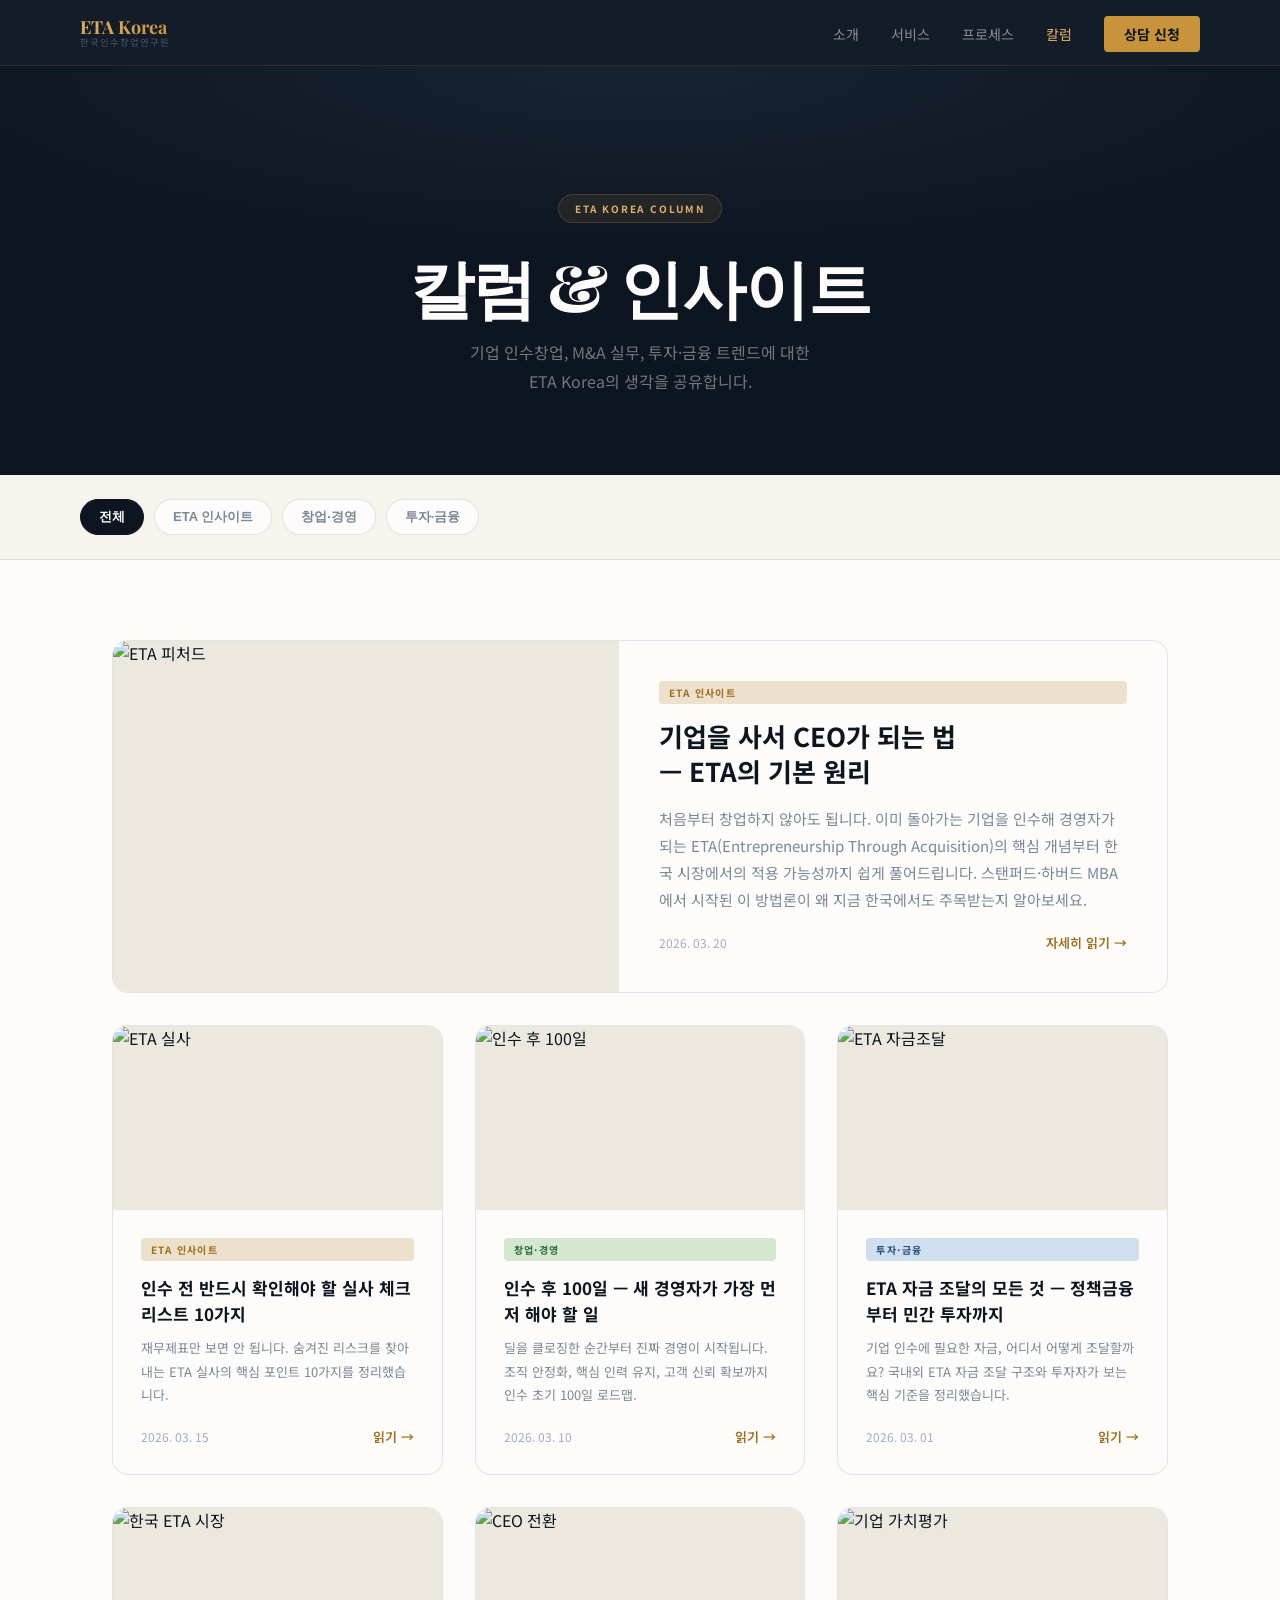
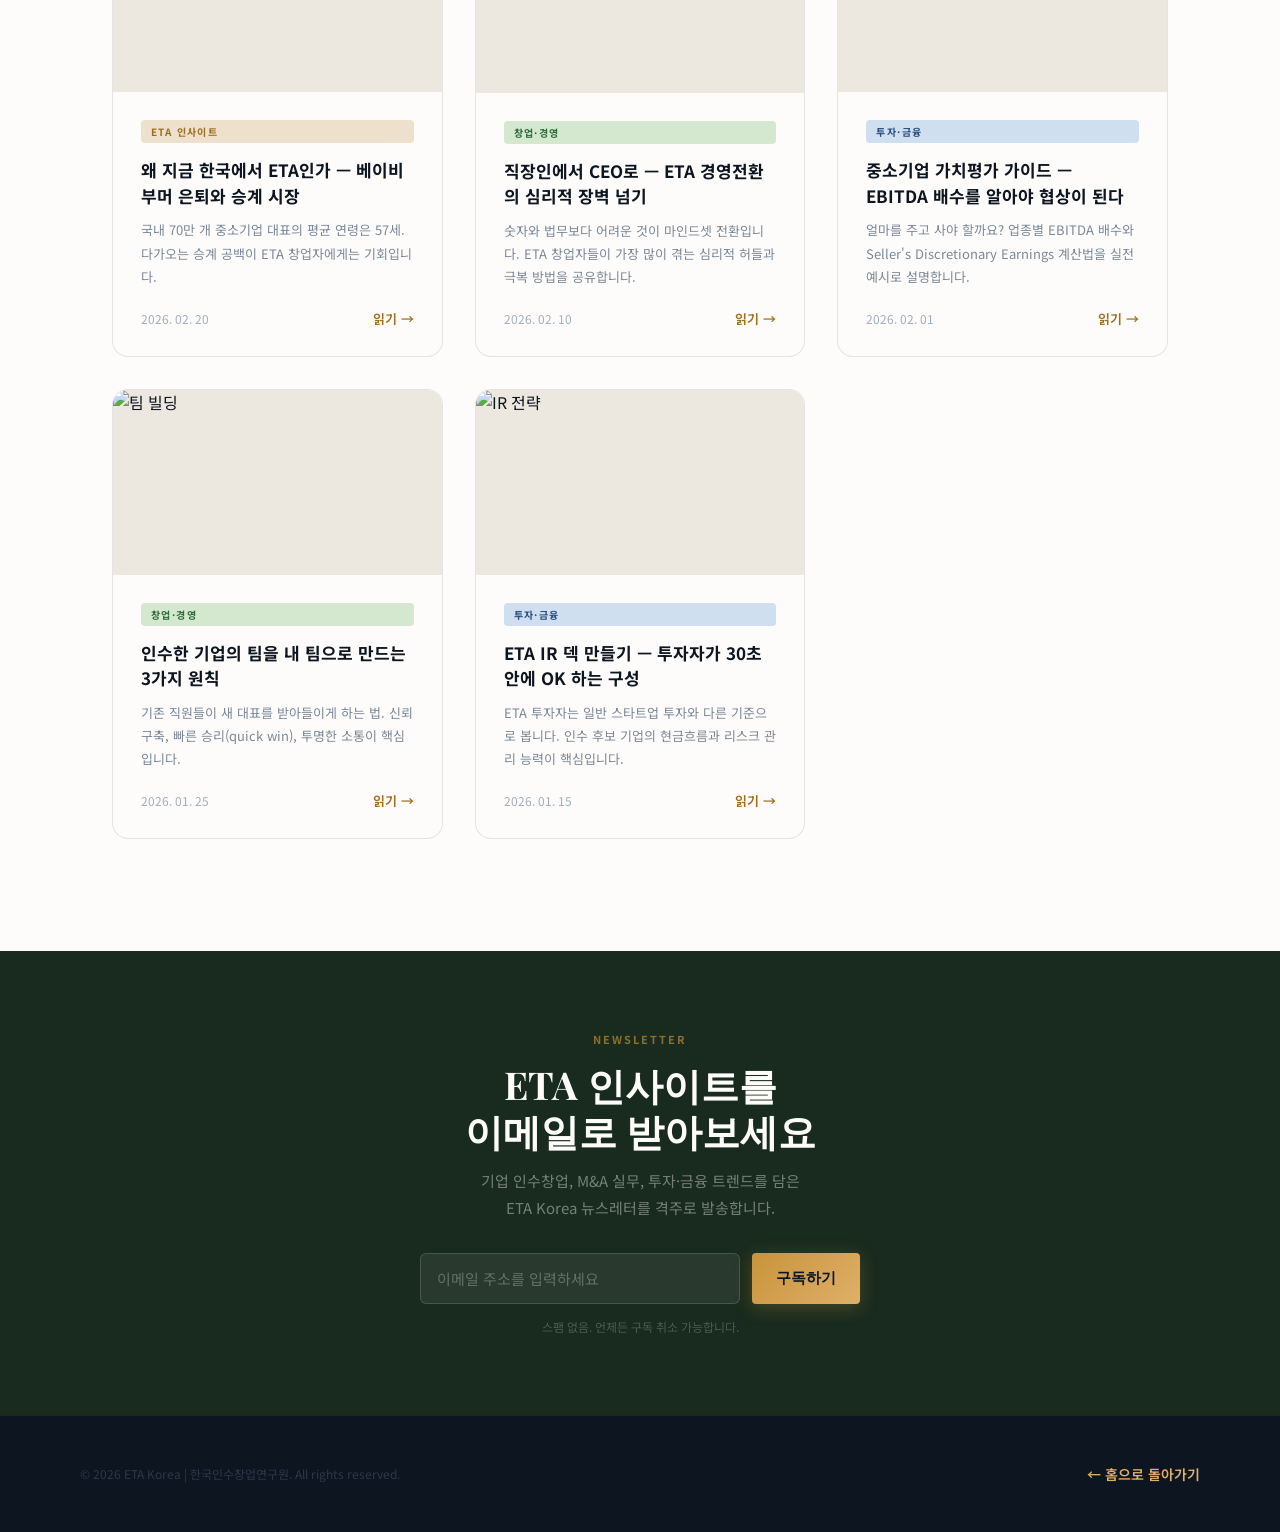
==== columns.html @ 8d8b918f "Initial commit: ETA Korea landing page Static site for 한국인수창업연구원 — includes homepage, columns archiv" ====
<!DOCTYPE html>
<html lang="ko" class="scroll-smooth">
<head>
  <meta charset="UTF-8" />
  <meta name="viewport" content="width=device-width, initial-scale=1.0" />
  <meta name="description" content="ETA Korea 칼럼 — 기업 인수창업, M&A 실무, 투자·금융 인사이트" />
  <title>칼럼 | ETA Korea</title>
  <link href="https://fonts.googleapis.com/css2?family=Playfair+Display:ital,wght@0,700;0,900;1,700&family=Noto+Sans+KR:wght@300;400;500;700&display=swap" rel="stylesheet">
  <style>
    *, *::before, *::after { box-sizing: border-box; margin: 0; padding: 0; }

    :root {
      --ink:    #0D1521;
      --ink-2:  #1E2D3D;
      --cream:  #F7F3ED;
      --cream-2:#EDE8DF;
      --forest: #192B1E;
      --gold:   #C8933A;
      --gold-l: #DFB06A;
      --gold-d: #9E6E1E;
      --sand:   #EDD9B0;
      --white:  #FDFCFA;
      --border-light: rgba(13,21,33,0.1);
    }

    body {
      font-family: 'Noto Sans KR', Apple SD Gothic Neo, sans-serif;
      background: var(--white);
      color: var(--ink);
      -webkit-font-smoothing: antialiased;
    }

    ::-webkit-scrollbar { width: 4px; }
    ::-webkit-scrollbar-track { background: var(--ink); }
    ::-webkit-scrollbar-thumb { background: var(--gold); border-radius: 4px; }

    .display { font-family: 'Playfair Display', Georgia, serif; font-weight: 900; line-height: 1.1; letter-spacing: -0.02em; }
    .heading { font-family: 'Playfair Display', Georgia, serif; font-weight: 700; line-height: 1.2; }
    .label { font-size: 0.6875rem; font-weight: 700; letter-spacing: 0.18em; text-transform: uppercase; }
    .container { max-width: 1120px; margin: 0 auto; padding: 0 2rem; }

    /* ── Navbar ── */
    .nav {
      position: sticky; top: 0; z-index: 100;
      background: rgba(13,21,33,0.97);
      backdrop-filter: blur(18px);
      padding: 1.125rem 2rem;
      border-bottom: 1px solid rgba(200,147,58,0.14);
    }
    .nav-inner { max-width: 1120px; margin: 0 auto; display: flex; align-items: center; justify-content: space-between; }
    .nav-logo { text-decoration: none; line-height: 1; }
    .nav-logo-en {
      font-family: 'Playfair Display', serif; font-weight: 700; font-size: 1.125rem;
      background: linear-gradient(135deg, var(--gold-l), var(--gold));
      -webkit-background-clip: text; -webkit-text-fill-color: transparent; background-clip: text;
    }
    .nav-logo-ko { font-size: 0.5875rem; color: #4A5568; letter-spacing: 0.1em; margin-top: 2px; }
    .nav-links { display: flex; align-items: center; gap: 2rem; list-style: none; }
    .nav-links a { font-size: 0.875rem; color: rgba(255,255,255,0.5); text-decoration: none; transition: color 0.2s; }
    .nav-links a:hover, .nav-links a.active { color: var(--gold-l); }
    .nav-cta {
      background: var(--gold); color: var(--ink) !important;
      font-weight: 700; padding: 0.5rem 1.25rem; border-radius: 4px;
      transition: background 0.2s !important;
    }
    .nav-cta:hover { background: var(--gold-l) !important; }

    /* Mobile nav */
    .nav-hamburger { display: none; background: none; border: none; color: rgba(255,255,255,0.6); cursor: pointer; padding: 0.25rem; }
    #mobileMenu {
      display: none; flex-direction: column;
      background: rgba(13,21,33,0.98);
      border-top: 1px solid rgba(200,147,58,0.1);
      padding: 1rem 2rem 1.5rem;
    }
    #mobileMenu.open { display: flex; }
    #mobileMenu a { display: block; padding: 0.875rem 0; color: rgba(255,255,255,0.6); text-decoration: none; border-bottom: 1px solid rgba(255,255,255,0.05); font-size: 0.9375rem; }
    #mobileMenu a:last-child { border-bottom: none; color: var(--gold); font-weight: 600; }

    /* ── Page Hero ── */
    .page-hero {
      background:
        radial-gradient(ellipse 90% 70% at 50% 0%, rgba(30,45,61,0.6) 0%, transparent 70%),
        var(--ink);
      padding: 8rem 2rem 5rem;
      text-align: center;
    }
    .page-hero-tag {
      display: inline-flex; align-items: center; gap: 0.5rem;
      background: rgba(200,147,58,0.1);
      border: 1px solid rgba(200,147,58,0.22);
      border-radius: 999px; padding: 0.375rem 1rem;
      margin-bottom: 1.75rem;
    }
    .page-hero-title { font-size: clamp(2.5rem, 5vw, 4rem); color: #FDFCFA; margin-bottom: 1rem; }
    .page-hero-sub { font-size: 1rem; color: rgba(255,255,255,0.42); max-width: 460px; margin: 0 auto; line-height: 1.8; }

    /* ── Filter tabs ── */
    .filter-bar {
      background: var(--cream);
      padding: 1.5rem 2rem;
      border-bottom: 1px solid var(--border-light);
      position: sticky; top: 64px; z-index: 50;
    }
    .filter-inner { max-width: 1120px; margin: 0 auto; display: flex; align-items: center; gap: 0.625rem; flex-wrap: wrap; }
    .filter-btn {
      padding: 0.5rem 1.125rem; border-radius: 999px;
      font-size: 0.8125rem; font-weight: 600;
      border: 1.5px solid var(--border-light);
      background: var(--white); color: #7A8899;
      cursor: pointer; transition: all 0.2s;
    }
    .filter-btn:hover, .filter-btn.active {
      background: var(--ink); color: #FDFCFA; border-color: var(--ink);
    }
    .filter-btn.active-eta { background: var(--sand); color: var(--gold-d); border-color: var(--sand); }
    .filter-btn.active-biz { background: #D4E8D0; color: #2D6B3A; border-color: #D4E8D0; }
    .filter-btn.active-fin { background: #D0DFF0; color: #2B5080; border-color: #D0DFF0; }

    /* ── Articles ── */
    .articles-section { background: var(--white); padding: 5rem 2rem 7rem; }
    .articles-grid { display: grid; grid-template-columns: repeat(3, 1fr); gap: 2rem; }

    .article-card {
      background: var(--white);
      border: 1px solid var(--border-light);
      border-radius: 16px; overflow: hidden;
      display: flex; flex-direction: column;
      transition: transform 0.3s ease, box-shadow 0.3s ease;
      text-decoration: none; color: inherit;
    }
    .article-card.hidden { display: none; }
    .article-card:hover { transform: translateY(-5px); box-shadow: 0 16px 48px rgba(13,21,33,0.09); }
    .article-card.featured {
      grid-column: 1 / -1;
      flex-direction: row;
    }
    .article-thumb {
      aspect-ratio: 16/9; overflow: hidden;
      background: var(--cream-2); flex-shrink: 0;
    }
    .article-card.featured .article-thumb { width: 48%; aspect-ratio: unset; }
    .article-thumb img { width: 100%; height: 100%; object-fit: cover; transition: transform 0.4s ease; }
    .article-card:hover .article-thumb img { transform: scale(1.04); }
    .article-body { padding: 1.75rem; flex: 1; display: flex; flex-direction: column; }
    .article-card.featured .article-body { padding: 2.5rem; }

    .a-tag {
      display: inline-block;
      font-size: 0.625rem; font-weight: 700; letter-spacing: 0.14em; text-transform: uppercase;
      padding: 0.25rem 0.625rem; border-radius: 4px; margin-bottom: 0.875rem;
    }
    .a-tag-eta { background: #EDE0CC; color: var(--gold-d); }
    .a-tag-biz { background: #D4E8D0; color: #2D6B3A; }
    .a-tag-fin { background: #D0DFF0; color: #2B5080; }

    .a-title { font-weight: 700; font-size: 1.0625rem; color: var(--ink); line-height: 1.5; margin-bottom: 0.625rem; }
    .article-card.featured .a-title { font-size: 1.5rem; margin-bottom: 0.875rem; }
    .a-excerpt { font-size: 0.8125rem; color: #7A8899; line-height: 1.8; flex: 1; margin-bottom: 1.25rem; }
    .a-meta { font-size: 0.75rem; color: #A0AEC0; display: flex; align-items: center; justify-content: space-between; }
    .a-readmore { font-size: 0.8125rem; font-weight: 600; color: var(--gold-d); text-decoration: none; }
    .a-readmore:hover { color: var(--gold); }

    /* ── Newsletter ── */
    .nl-section { background: var(--forest); padding: 5rem 2rem; }
    .nl-inner { max-width: 600px; margin: 0 auto; text-align: center; }
    .nl-title { font-size: clamp(1.75rem,3vw,2.5rem); color: #FDFCFA; margin-bottom: 0.875rem; }
    .nl-sub { font-size: 0.9375rem; color: rgba(255,255,255,0.4); line-height: 1.8; margin-bottom: 2rem; }
    .nl-form { display: flex; gap: 0.75rem; max-width: 440px; margin: 0 auto 0.875rem; }
    .nl-input {
      flex: 1; background: rgba(255,255,255,0.07); border: 1.5px solid rgba(255,255,255,0.14);
      border-radius: 6px; padding: 0.875rem 1rem;
      color: #FDFCFA; font-family: 'Noto Sans KR', sans-serif; font-size: 0.9375rem;
      transition: border-color 0.2s;
    }
    .nl-input::placeholder { color: rgba(255,255,255,0.28); }
    .nl-input:focus { outline: none; border-color: var(--gold); }
    .nl-notice { font-size: 0.75rem; color: rgba(255,255,255,0.22); }
    .nl-success { display: none; color: var(--gold-l); font-weight: 600; font-size: 1rem; margin-top: 0.75rem; }

    /* Buttons */
    .btn {
      display: inline-flex; align-items: center; gap: 0.5rem;
      font-weight: 700; font-size: 0.9375rem;
      padding: 0.9375rem 2rem; border-radius: 4px;
      border: none; cursor: pointer; text-decoration: none;
      transition: transform 0.2s ease, box-shadow 0.2s ease, filter 0.2s ease;
    }
    .btn:active { transform: scale(0.97) !important; }
    .btn-gold {
      background: linear-gradient(135deg, var(--gold), var(--gold-l));
      color: var(--ink);
      box-shadow: 0 4px 18px rgba(200,147,58,0.28);
    }
    .btn-gold:hover { transform: translateY(-2px); box-shadow: 0 8px 28px rgba(200,147,58,0.42); filter: brightness(1.05); }

    /* Footer */
    .footer { background: var(--ink); border-top: 1px solid rgba(200,147,58,0.1); padding: 3rem 2rem; }
    .footer-bottom { max-width: 1120px; margin: 0 auto; display: flex; flex-wrap: wrap; justify-content: space-between; align-items: center; gap: 0.5rem; }
    .footer-bottom p { font-size: 0.75rem; color: #2D3748; }
    .footer-bottom a { font-size: 0.875rem; color: var(--gold-l); text-decoration: none; font-weight: 600; }
    .footer-bottom a:hover { color: var(--gold); }

    /* Section label */
    .section-label {
      display: inline-block;
      background: var(--sand); color: var(--gold-d);
      border-radius: 4px; padding: 0.25rem 0.75rem;
    }

    @media (max-width: 900px) {
      .articles-grid { grid-template-columns: 1fr 1fr; }
      .article-card.featured { flex-direction: column; }
      .article-card.featured .article-thumb { width: 100%; aspect-ratio: 16/9; }
    }
    @media (max-width: 768px) {
      .articles-grid { grid-template-columns: 1fr; }
      .nav-links { display: none; }
      .nav-hamburger { display: block; }
      .nl-form { flex-direction: column; }
    }
  </style>
</head>
<body>

  <!-- ── Navbar ── -->
  <nav class="nav">
    <div class="nav-inner">
      <a href="index.html" class="nav-logo">
        <div class="nav-logo-en">ETA Korea</div>
        <div class="nav-logo-ko">한국인수창업연구원</div>
      </a>
      <ul class="nav-links">
        <li><a href="index.html#about">소개</a></li>
        <li><a href="index.html#services">서비스</a></li>
        <li><a href="index.html#process">프로세스</a></li>
        <li><a href="columns.html" class="active">칼럼</a></li>
        <li><a href="index.html#contact" class="nav-cta">상담 신청</a></li>
      </ul>
      <button class="nav-hamburger" id="menuBtn" aria-label="메뉴">
        <svg id="ico-open"  width="24" height="24" fill="none" stroke="currentColor" stroke-width="2" viewBox="0 0 24 24"><path stroke-linecap="round" stroke-linejoin="round" d="M4 6h16M4 12h16M4 18h16"/></svg>
        <svg id="ico-close" width="24" height="24" fill="none" stroke="currentColor" stroke-width="2" viewBox="0 0 24 24" style="display:none;"><path stroke-linecap="round" stroke-linejoin="round" d="M6 18L18 6M6 6l12 12"/></svg>
      </button>
    </div>
    <div id="mobileMenu">
      <a href="index.html#about"    onclick="closeMenu()">소개</a>
      <a href="index.html#services" onclick="closeMenu()">서비스</a>
      <a href="index.html#process"  onclick="closeMenu()">프로세스</a>
      <a href="columns.html"        onclick="closeMenu()">칼럼</a>
      <a href="index.html#contact"  onclick="closeMenu()">상담 신청 →</a>
    </div>
  </nav>

  <!-- ── Page Hero ── -->
  <section class="page-hero">
    <div class="container">
      <div class="page-hero-tag">
        <span class="label" style="color:var(--gold-l); font-size:0.625rem;">ETA Korea Column</span>
      </div>
      <h1 class="display page-hero-title">칼럼 & 인사이트</h1>
      <p class="page-hero-sub">기업 인수창업, M&A 실무, 투자·금융 트렌드에 대한<br>ETA Korea의 생각을 공유합니다.</p>
    </div>
  </section>

  <!-- ── Filter ── -->
  <div class="filter-bar">
    <div class="filter-inner">
      <button class="filter-btn active" data-filter="all" onclick="filterColumns(this,'all')">전체</button>
      <button class="filter-btn" data-filter="eta" onclick="filterColumns(this,'eta')">ETA 인사이트</button>
      <button class="filter-btn" data-filter="biz" onclick="filterColumns(this,'biz')">창업·경영</button>
      <button class="filter-btn" data-filter="fin" onclick="filterColumns(this,'fin')">투자·금융</button>
    </div>
  </div>

  <!-- ── Articles ── -->
  <section class="articles-section">
    <div class="container">
      <div class="articles-grid" id="articlesGrid">

        <!-- Featured -->
        <a href="#eta-01" id="eta-01" class="article-card featured" data-cat="eta">
          <div class="article-thumb">
            <img src="https://placehold.co/900x600/1A2E1A/EDD9B0?text=ETA+Featured" alt="ETA 피처드">
          </div>
          <div class="article-body">
            <span class="a-tag a-tag-eta">ETA 인사이트</span>
            <div class="a-title" style="font-size:1.625rem; line-height:1.35; margin-bottom:1rem;">기업을 사서 CEO가 되는 법<br>— ETA의 기본 원리</div>
            <div class="a-excerpt" style="font-size:0.9375rem;">처음부터 창업하지 않아도 됩니다. 이미 돌아가는 기업을 인수해 경영자가 되는 ETA(Entrepreneurship Through Acquisition)의 핵심 개념부터 한국 시장에서의 적용 가능성까지 쉽게 풀어드립니다. 스탠퍼드·하버드 MBA에서 시작된 이 방법론이 왜 지금 한국에서도 주목받는지 알아보세요.</div>
            <div class="a-meta">
              <span>2026. 03. 20</span>
              <span class="a-readmore">자세히 읽기 →</span>
            </div>
          </div>
        </a>

        <!-- ETA 02 -->
        <a href="#eta-02" id="eta-02" class="article-card" data-cat="eta">
          <div class="article-thumb">
            <img src="https://placehold.co/800x450/192B1E/EDD9B0?text=ETA+Due+Diligence" alt="ETA 실사">
          </div>
          <div class="article-body">
            <span class="a-tag a-tag-eta">ETA 인사이트</span>
            <div class="a-title">인수 전 반드시 확인해야 할 실사 체크리스트 10가지</div>
            <div class="a-excerpt">재무제표만 보면 안 됩니다. 숨겨진 리스크를 찾아내는 ETA 실사의 핵심 포인트 10가지를 정리했습니다.</div>
            <div class="a-meta">
              <span>2026. 03. 15</span>
              <span class="a-readmore">읽기 →</span>
            </div>
          </div>
        </a>

        <!-- BIZ 01 -->
        <a href="#biz-01" id="biz-01" class="article-card" data-cat="biz">
          <div class="article-thumb">
            <img src="https://placehold.co/800x450/0D1521/D4E8D0?text=Management+100days" alt="인수 후 100일">
          </div>
          <div class="article-body">
            <span class="a-tag a-tag-biz">창업·경영</span>
            <div class="a-title">인수 후 100일 — 새 경영자가 가장 먼저 해야 할 일</div>
            <div class="a-excerpt">딜을 클로징한 순간부터 진짜 경영이 시작됩니다. 조직 안정화, 핵심 인력 유지, 고객 신뢰 확보까지 인수 초기 100일 로드맵.</div>
            <div class="a-meta">
              <span>2026. 03. 10</span>
              <span class="a-readmore">읽기 →</span>
            </div>
          </div>
        </a>

        <!-- FIN 01 -->
        <a href="#fin-01" id="fin-01" class="article-card" data-cat="fin">
          <div class="article-thumb">
            <img src="https://placehold.co/800x450/0D1521/D0DFF0?text=Finance+ETA" alt="ETA 자금조달">
          </div>
          <div class="article-body">
            <span class="a-tag a-tag-fin">투자·금융</span>
            <div class="a-title">ETA 자금 조달의 모든 것 — 정책금융부터 민간 투자까지</div>
            <div class="a-excerpt">기업 인수에 필요한 자금, 어디서 어떻게 조달할까요? 국내외 ETA 자금 조달 구조와 투자자가 보는 핵심 기준을 정리했습니다.</div>
            <div class="a-meta">
              <span>2026. 03. 01</span>
              <span class="a-readmore">읽기 →</span>
            </div>
          </div>
        </a>

        <!-- ETA 03 -->
        <a href="#eta-03" id="eta-03" class="article-card" data-cat="eta">
          <div class="article-thumb">
            <img src="https://placehold.co/800x450/1A2E1A/F7F3ED?text=ETA+Korea+Market" alt="한국 ETA 시장">
          </div>
          <div class="article-body">
            <span class="a-tag a-tag-eta">ETA 인사이트</span>
            <div class="a-title">왜 지금 한국에서 ETA인가 — 베이비부머 은퇴와 승계 시장</div>
            <div class="a-excerpt">국내 70만 개 중소기업 대표의 평균 연령은 57세. 다가오는 승계 공백이 ETA 창업자에게는 기회입니다.</div>
            <div class="a-meta">
              <span>2026. 02. 20</span>
              <span class="a-readmore">읽기 →</span>
            </div>
          </div>
        </a>

        <!-- BIZ 02 -->
        <a href="#biz-02" id="biz-02" class="article-card" data-cat="biz">
          <div class="article-thumb">
            <img src="https://placehold.co/800x450/192B1E/FDFCFA?text=CEO+Transition" alt="CEO 전환">
          </div>
          <div class="article-body">
            <span class="a-tag a-tag-biz">창업·경영</span>
            <div class="a-title">직장인에서 CEO로 — ETA 경영전환의 심리적 장벽 넘기</div>
            <div class="a-excerpt">숫자와 법무보다 어려운 것이 마인드셋 전환입니다. ETA 창업자들이 가장 많이 겪는 심리적 허들과 극복 방법을 공유합니다.</div>
            <div class="a-meta">
              <span>2026. 02. 10</span>
              <span class="a-readmore">읽기 →</span>
            </div>
          </div>
        </a>

        <!-- FIN 02 -->
        <a href="#fin-02" id="fin-02" class="article-card" data-cat="fin">
          <div class="article-thumb">
            <img src="https://placehold.co/800x450/0D1521/EDD9B0?text=Valuation+Guide" alt="기업 가치평가">
          </div>
          <div class="article-body">
            <span class="a-tag a-tag-fin">투자·금융</span>
            <div class="a-title">중소기업 가치평가 가이드 — EBITDA 배수를 알아야 협상이 된다</div>
            <div class="a-excerpt">얼마를 주고 사야 할까요? 업종별 EBITDA 배수와 Seller's Discretionary Earnings 계산법을 실전 예시로 설명합니다.</div>
            <div class="a-meta">
              <span>2026. 02. 01</span>
              <span class="a-readmore">읽기 →</span>
            </div>
          </div>
        </a>

        <!-- BIZ 03 -->
        <a href="#biz-03" id="biz-03" class="article-card" data-cat="biz">
          <div class="article-thumb">
            <img src="https://placehold.co/800x450/1A2E1A/D0DFF0?text=Team+Building" alt="팀 빌딩">
          </div>
          <div class="article-body">
            <span class="a-tag a-tag-biz">창업·경영</span>
            <div class="a-title">인수한 기업의 팀을 내 팀으로 만드는 3가지 원칙</div>
            <div class="a-excerpt">기존 직원들이 새 대표를 받아들이게 하는 법. 신뢰 구축, 빠른 승리(quick win), 투명한 소통이 핵심입니다.</div>
            <div class="a-meta">
              <span>2026. 01. 25</span>
              <span class="a-readmore">읽기 →</span>
            </div>
          </div>
        </a>

        <!-- FIN 03 -->
        <a href="#fin-03" id="fin-03" class="article-card" data-cat="fin">
          <div class="article-thumb">
            <img src="https://placehold.co/800x450/192B1E/EDD9B0?text=IR+Strategy" alt="IR 전략">
          </div>
          <div class="article-body">
            <span class="a-tag a-tag-fin">투자·금융</span>
            <div class="a-title">ETA IR 덱 만들기 — 투자자가 30초 안에 OK 하는 구성</div>
            <div class="a-excerpt">ETA 투자자는 일반 스타트업 투자와 다른 기준으로 봅니다. 인수 후보 기업의 현금흐름과 리스크 관리 능력이 핵심입니다.</div>
            <div class="a-meta">
              <span>2026. 01. 15</span>
              <span class="a-readmore">읽기 →</span>
            </div>
          </div>
        </a>

      </div>
    </div>
  </section>

  <!-- ── Newsletter ── -->
  <section class="nl-section">
    <div class="nl-inner">
      <span class="label" style="color:rgba(200,147,58,0.65); display:block; margin-bottom:0.875rem;">Newsletter</span>
      <h2 class="heading nl-title">ETA 인사이트를<br>이메일로 받아보세요</h2>
      <p class="nl-sub">기업 인수창업, M&A 실무, 투자·금융 트렌드를 담은<br>ETA Korea 뉴스레터를 격주로 발송합니다.</p>

      <div id="nlWrap">
        <form id="nlForm" class="nl-form" novalidate>
          <input class="nl-input" type="email" id="nl-email" placeholder="이메일 주소를 입력하세요" required>
          <button type="submit" class="btn btn-gold" style="white-space:nowrap; padding:0.875rem 1.5rem; font-size:0.9375rem;">구독하기</button>
        </form>
        <p class="nl-notice">스팸 없음. 언제든 구독 취소 가능합니다.</p>
      </div>
      <p class="nl-success" id="nlSuccess">✓ 구독 신청이 완료되었습니다. 감사합니다!</p>
    </div>
  </section>

  <!-- ── Footer ── -->
  <footer class="footer">
    <div class="footer-bottom">
      <p>© 2026 ETA Korea | 한국인수창업연구원. All rights reserved.</p>
      <a href="index.html">← 홈으로 돌아가기</a>
    </div>
  </footer>

  <script src="https://cdn.jsdelivr.net/npm/@supabase/supabase-js@2/dist/umd/supabase.js"></script>
  <script>
    // Mobile menu
    const menuBtn    = document.getElementById('menuBtn');
    const mobileMenu = document.getElementById('mobileMenu');
    const icoOpen    = document.getElementById('ico-open');
    const icoClose   = document.getElementById('ico-close');
    menuBtn.addEventListener('click', () => {
      const open = mobileMenu.classList.toggle('open');
      icoOpen.style.display  = open ? 'none'  : 'block';
      icoClose.style.display = open ? 'block' : 'none';
    });
    function closeMenu() {
      mobileMenu.classList.remove('open');
      icoOpen.style.display  = 'block';
      icoClose.style.display = 'none';
    }

    // Filter
    function filterColumns(btn, cat) {
      // Update button styles
      document.querySelectorAll('.filter-btn').forEach(b => {
        b.classList.remove('active', 'active-eta', 'active-biz', 'active-fin');
      });
      btn.classList.add('active');
      if (cat !== 'all') btn.classList.add('active-' + cat);

      // Show/hide cards
      document.querySelectorAll('.article-card').forEach(card => {
        if (cat === 'all' || card.dataset.cat === cat) {
          card.classList.remove('hidden');
        } else {
          card.classList.add('hidden');
        }
      });
    }

    // Newsletter
    const { createClient } = supabase;
    const db = createClient(
      'https://byvwpxvegkcrgwihtrrz.supabase.co',
      'sb_publishable_9p3365KzgruRd64AoAMZ6g_VdQlYdh-'
    );
    const nlForm    = document.getElementById('nlForm');
    const nlWrap    = document.getElementById('nlWrap');
    const nlSuccess = document.getElementById('nlSuccess');
    nlForm.addEventListener('submit', async e => {
      e.preventDefault();
      if (!nlForm.checkValidity()) { nlForm.reportValidity(); return; }
      const btn = nlForm.querySelector('button');
      btn.disabled = true; btn.textContent = '처리 중…';
      const { error } = await db.from('newsletter_subscribers')
        .insert({ email: document.getElementById('nl-email').value });
      if (error && error.code !== '23505') {
        alert('오류가 발생했습니다. 잠시 후 다시 시도해주세요.');
        btn.disabled = false; return;
      }
      nlWrap.style.display    = 'none';
      nlSuccess.style.display = 'block';
    });
  </script>
</body>
</html>
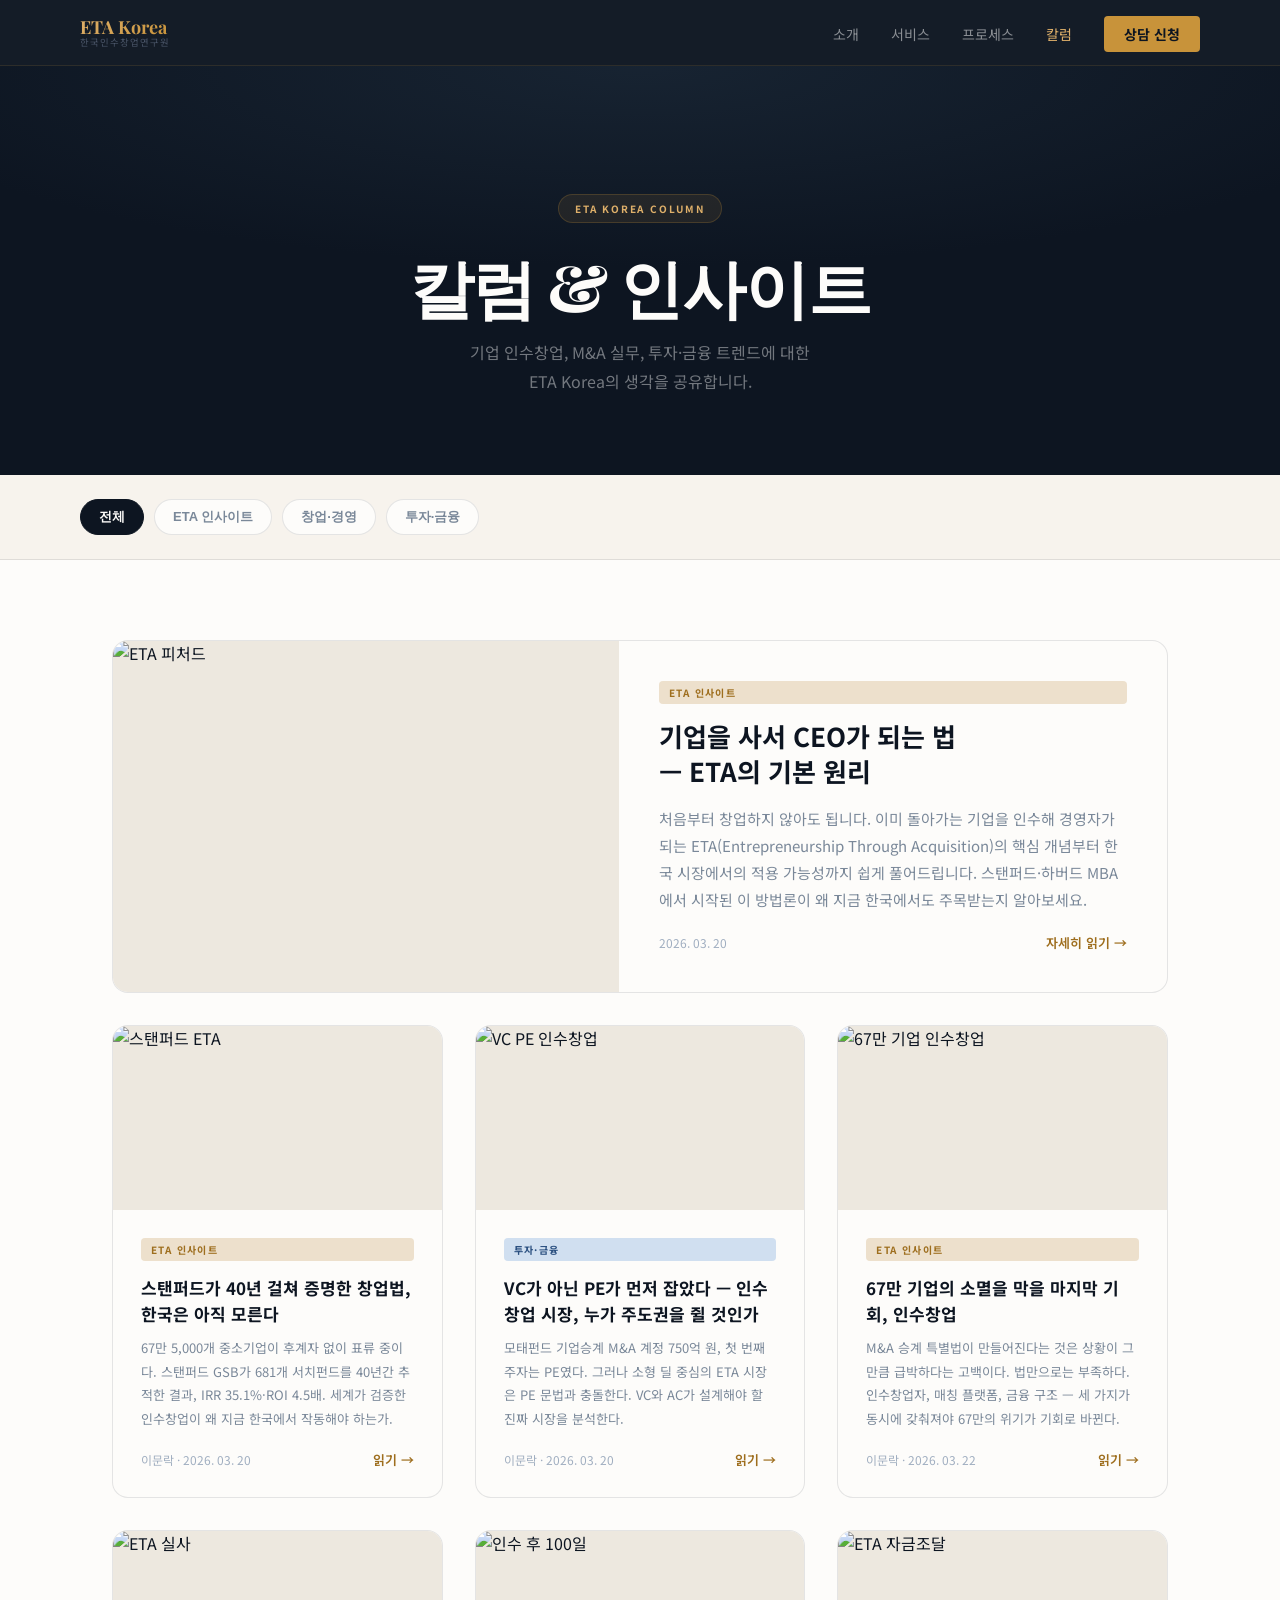
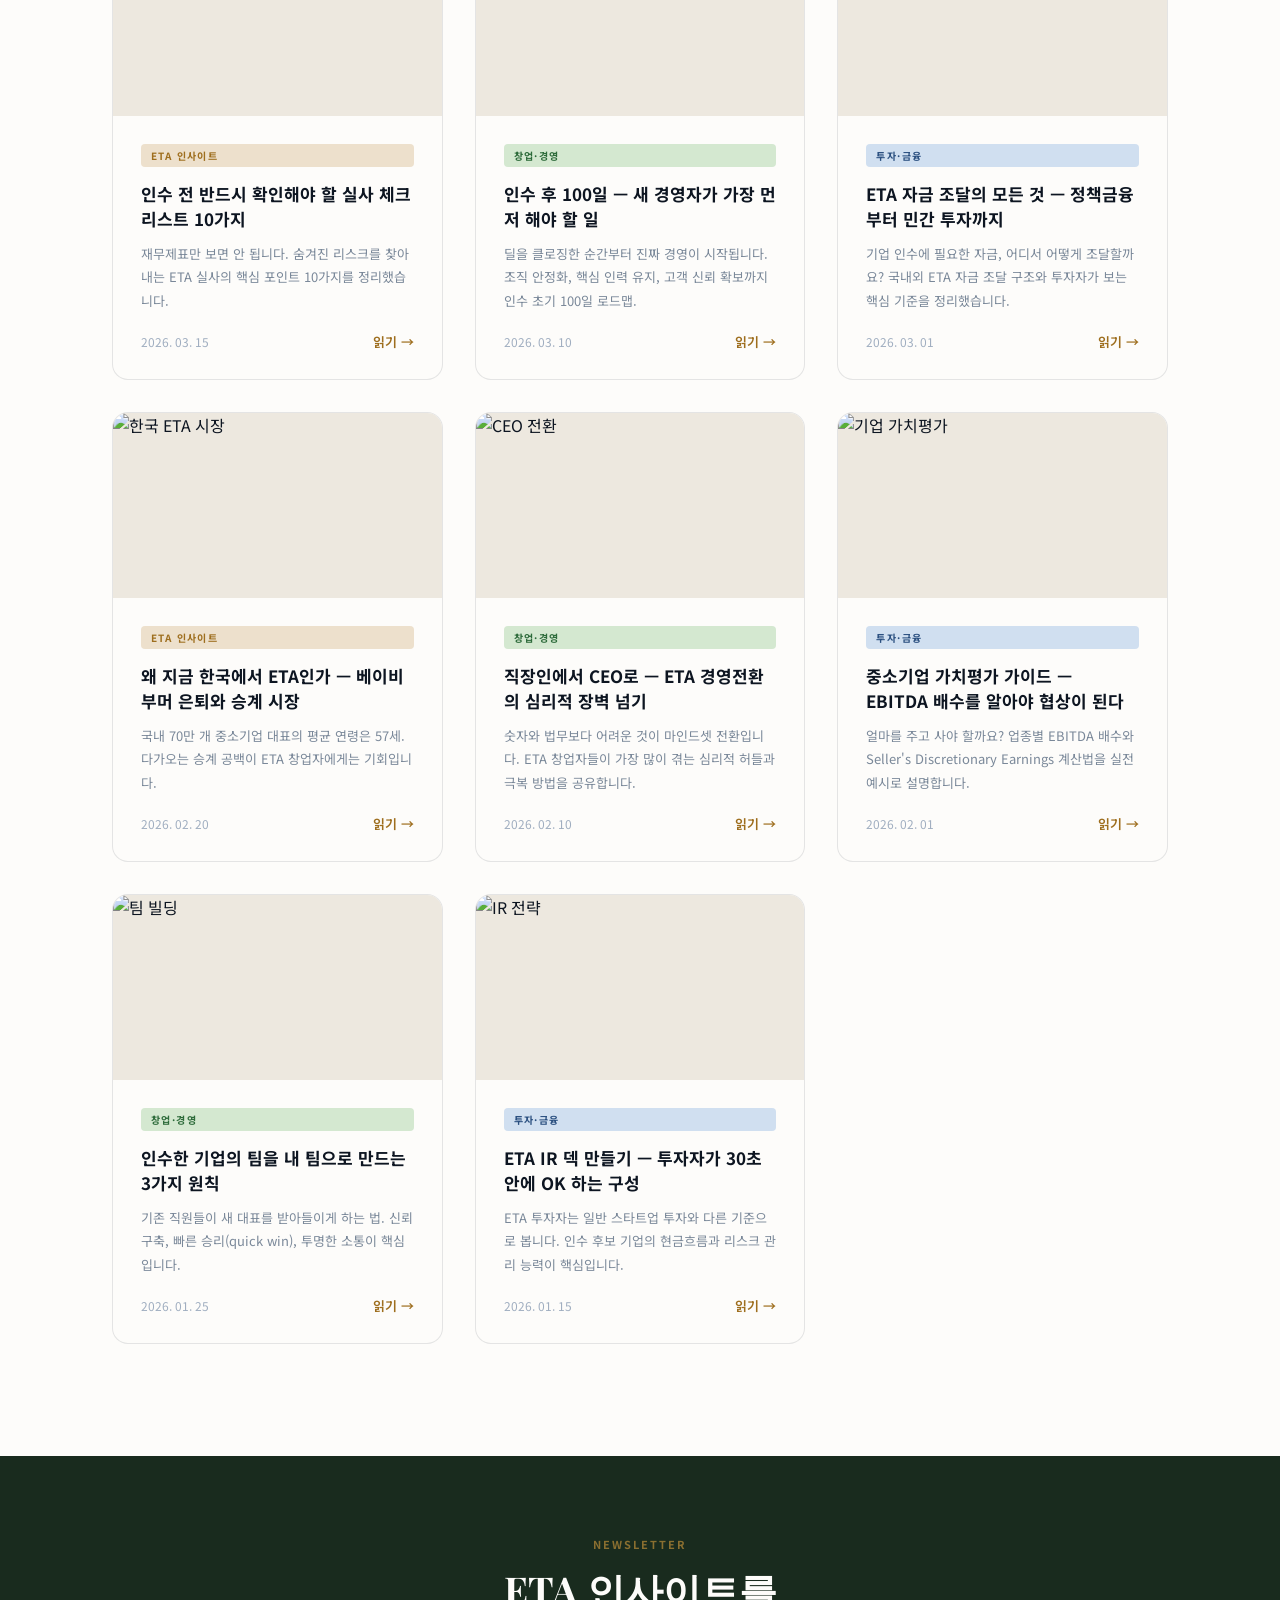
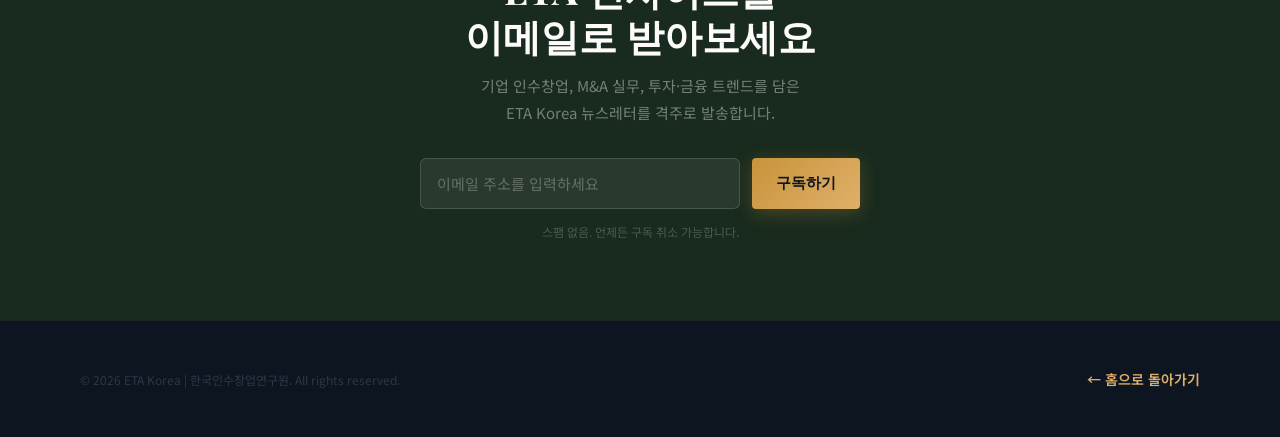
==== commit 94592b57: "Add 3 real column articles to columns page - 스탠퍼드가 40년 걸쳐 증명한 창업법, 한국은 아직 모른다 (2026-03-20) - VC가 아닌 " ====
--- a/columns.html
+++ b/columns.html
@@ -289,6 +289,54 @@
             <div class="a-meta">
               <span>2026. 03. 20</span>
               <span class="a-readmore">자세히 읽기 →</span>
+            </div>
+          </div>
+        </a>
+
+        <!-- ETA-REAL 01 -->
+        <a href="#real-eta-01" id="real-eta-01" class="article-card" data-cat="eta">
+          <div class="article-thumb">
+            <img src="https://placehold.co/800x450/1A2E1A/EDD9B0?text=Stanford+ETA+40years" alt="스탠퍼드 ETA">
+          </div>
+          <div class="article-body">
+            <span class="a-tag a-tag-eta">ETA 인사이트</span>
+            <div class="a-title">스탠퍼드가 40년 걸쳐 증명한 창업법, 한국은 아직 모른다</div>
+            <div class="a-excerpt">67만 5,000개 중소기업이 후계자 없이 표류 중이다. 스탠퍼드 GSB가 681개 서치펀드를 40년간 추적한 결과, IRR 35.1%·ROI 4.5배. 세계가 검증한 인수창업이 왜 지금 한국에서 작동해야 하는가.</div>
+            <div class="a-meta">
+              <span>이문락 · 2026. 03. 20</span>
+              <span class="a-readmore">읽기 →</span>
+            </div>
+          </div>
+        </a>
+
+        <!-- FIN-REAL 01 -->
+        <a href="#real-fin-01" id="real-fin-01" class="article-card" data-cat="fin">
+          <div class="article-thumb">
+            <img src="https://placehold.co/800x450/0D1521/D0DFF0?text=VC+PE+ETA+Fund" alt="VC PE 인수창업">
+          </div>
+          <div class="article-body">
+            <span class="a-tag a-tag-fin">투자·금융</span>
+            <div class="a-title">VC가 아닌 PE가 먼저 잡았다 — 인수창업 시장, 누가 주도권을 쥘 것인가</div>
+            <div class="a-excerpt">모태펀드 기업승계 M&A 계정 750억 원, 첫 번째 주자는 PE였다. 그러나 소형 딜 중심의 ETA 시장은 PE 문법과 충돌한다. VC와 AC가 설계해야 할 진짜 시장을 분석한다.</div>
+            <div class="a-meta">
+              <span>이문락 · 2026. 03. 20</span>
+              <span class="a-readmore">읽기 →</span>
+            </div>
+          </div>
+        </a>
+
+        <!-- ETA-REAL 02 -->
+        <a href="#real-eta-02" id="real-eta-02" class="article-card" data-cat="eta">
+          <div class="article-thumb">
+            <img src="https://placehold.co/800x450/192B1E/F7F3ED?text=67万+ETA+Last+Chance" alt="67만 기업 인수창업">
+          </div>
+          <div class="article-body">
+            <span class="a-tag a-tag-eta">ETA 인사이트</span>
+            <div class="a-title">67만 기업의 소멸을 막을 마지막 기회, 인수창업</div>
+            <div class="a-excerpt">M&A 승계 특별법이 만들어진다는 것은 상황이 그만큼 급박하다는 고백이다. 법만으로는 부족하다. 인수창업자, 매칭 플랫폼, 금융 구조 — 세 가지가 동시에 갖춰져야 67만의 위기가 기회로 바뀐다.</div>
+            <div class="a-meta">
+              <span>이문락 · 2026. 03. 22</span>
+              <span class="a-readmore">읽기 →</span>
             </div>
           </div>
         </a>
